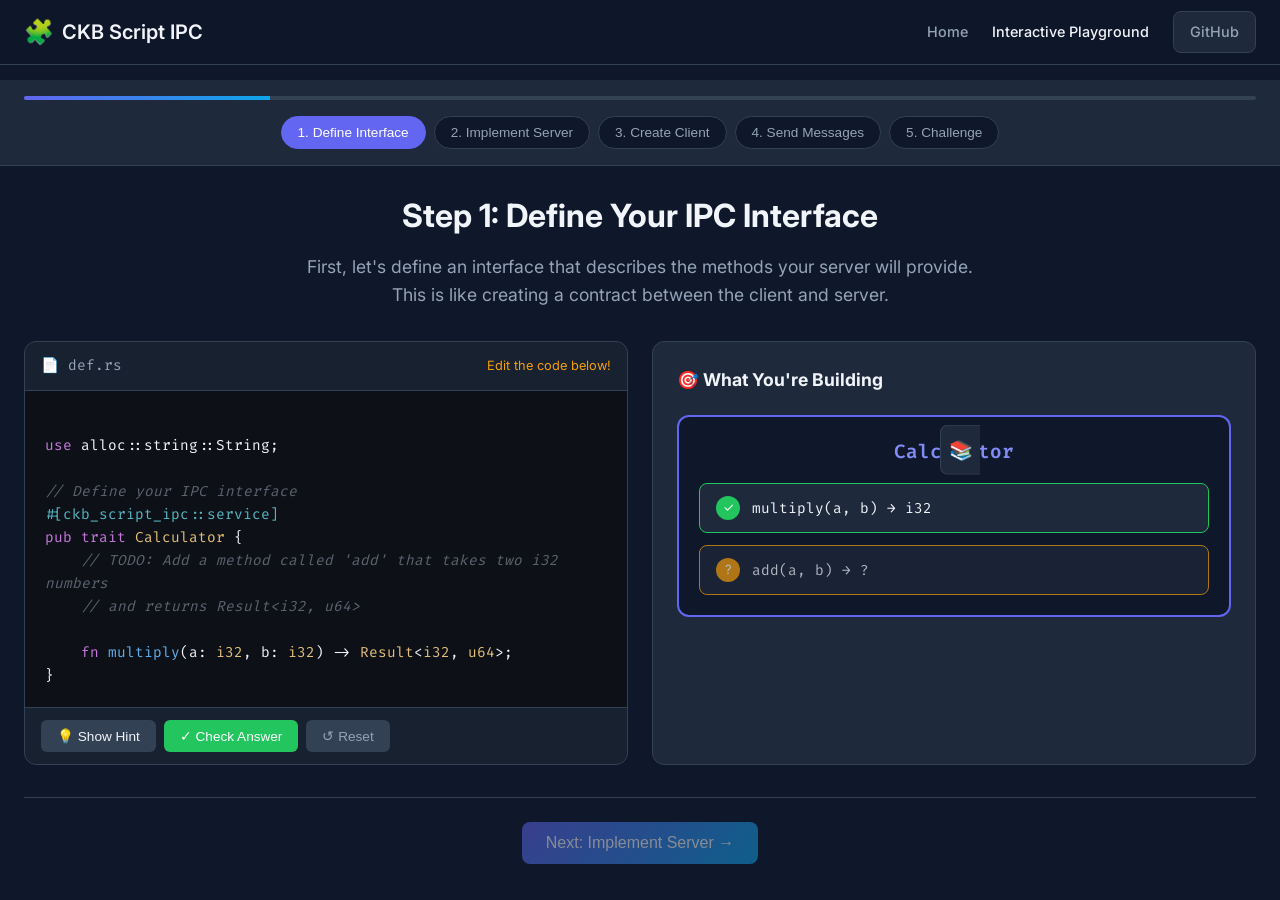
==== docs/playground.html @ fdfb90b2 "Add interactive hands-on tutorial playground for CKB Script IPC Co-authored-by: gpBlockchain <321021" ====
<!DOCTYPE html>
<html lang="en">
<head>
    <meta charset="UTF-8">
    <meta name="viewport" content="width=device-width, initial-scale=1.0">
    <title>CKB Script IPC - Interactive Playground</title>
    <link rel="stylesheet" href="playground.css">
    <link rel="preconnect" href="https://fonts.googleapis.com">
    <link rel="preconnect" href="https://fonts.gstatic.com" crossorigin>
    <link href="https://fonts.googleapis.com/css2?family=Inter:wght@300;400;500;600;700&family=Fira+Code:wght@400;500&display=swap" rel="stylesheet">
</head>
<body>
    <!-- Navigation -->
    <nav class="navbar">
        <div class="nav-container">
            <a href="index.html" class="logo">
                <span class="logo-icon">🧩</span>
                CKB Script IPC
            </a>
            <div class="nav-links">
                <a href="index.html">Home</a>
                <a href="playground.html" class="active">Interactive Playground</a>
                <a href="https://github.com/gpBlockchain/ckb-script-ipc" target="_blank" class="btn-github">
                    GitHub
                </a>
            </div>
        </div>
    </nav>

    <!-- Main Content -->
    <main class="playground-main">
        <!-- Tutorial Progress -->
        <div class="tutorial-progress">
            <div class="progress-bar">
                <div class="progress-fill" id="progressFill"></div>
            </div>
            <div class="progress-steps">
                <button class="step-btn active" data-step="1">1. Define Interface</button>
                <button class="step-btn" data-step="2">2. Implement Server</button>
                <button class="step-btn" data-step="3">3. Create Client</button>
                <button class="step-btn" data-step="4">4. Send Messages</button>
                <button class="step-btn" data-step="5">5. Challenge</button>
            </div>
        </div>

        <!-- Tutorial Content -->
        <div class="tutorial-container">
            <!-- Step 1: Define Interface -->
            <section class="tutorial-step active" id="step1">
                <div class="step-header">
                    <h2>Step 1: Define Your IPC Interface</h2>
                    <p class="step-description">
                        First, let's define an interface that describes the methods your server will provide. 
                        This is like creating a contract between the client and server.
                    </p>
                </div>

                <div class="playground-layout">
                    <div class="code-editor-section">
                        <div class="editor-header">
                            <span class="file-name">📄 def.rs</span>
                            <span class="editor-hint">Edit the code below!</span>
                        </div>
                        <div class="code-editor" contenteditable="true" id="editor1" spellcheck="false">
<span class="keyword">use</span> alloc::string::String;

<span class="comment">// Define your IPC interface</span>
<span class="attribute">#[ckb_script_ipc::service]</span>
<span class="keyword">pub trait</span> <span class="type">Calculator</span> {
    <span class="comment">// TODO: Add a method called 'add' that takes two i32 numbers</span>
    <span class="comment">// and returns Result&lt;i32, u64&gt;</span>
    
    <span class="keyword">fn</span> <span class="function">multiply</span>(a: <span class="type">i32</span>, b: <span class="type">i32</span>) -> <span class="type">Result</span>&lt;<span class="type">i32</span>, <span class="type">u64</span>&gt;;
}</div>
                        <div class="editor-actions">
                            <button class="btn-hint" onclick="showHint(1)">💡 Show Hint</button>
                            <button class="btn-check" onclick="checkStep1()">✓ Check Answer</button>
                            <button class="btn-reset" onclick="resetEditor(1)">↺ Reset</button>
                        </div>
                    </div>

                    <div class="visualization-section">
                        <h3>🎯 What You're Building</h3>
                        <div class="interface-preview">
                            <div class="trait-box">
                                <div class="trait-name">Calculator</div>
                                <div class="methods-list" id="methodsList1">
                                    <div class="method-item detected">
                                        <span class="method-icon">✓</span>
                                        <code>multiply(a, b) → i32</code>
                                    </div>
                                    <div class="method-item missing" id="addMethodStatus">
                                        <span class="method-icon">?</span>
                                        <code>add(a, b) → ?</code>
                                    </div>
                                </div>
                            </div>
                        </div>
                        <div class="hint-box hidden" id="hint1">
                            <strong>💡 Hint:</strong> Add this line inside the trait:
                            <code>fn add(a: i32, b: i32) -> Result&lt;i32, u64&gt;;</code>
                        </div>
                        <div class="success-box hidden" id="success1">
                            <strong>🎉 Great job!</strong> You've defined the interface. The proc-macro will automatically generate:
                            <ul>
                                <li>✓ CalculatorClient - for making calls</li>
                                <li>✓ CalculatorServer - for handling requests</li>
                            </ul>
                        </div>
                    </div>
                </div>

                <div class="step-navigation">
                    <button class="btn-next" onclick="nextStep(2)" disabled id="next1">
                        Next: Implement Server →
                    </button>
                </div>
            </section>

            <!-- Step 2: Implement Server -->
            <section class="tutorial-step" id="step2">
                <div class="step-header">
                    <h2>Step 2: Implement the Server</h2>
                    <p class="step-description">
                        Now let's implement the actual logic for our Calculator service. 
                        The server will process incoming requests and return results.
                    </p>
                </div>

                <div class="playground-layout">
                    <div class="code-editor-section">
                        <div class="editor-header">
                            <span class="file-name">📄 server.rs</span>
                            <span class="editor-hint">Complete the implementation!</span>
                        </div>
                        <div class="code-editor" contenteditable="true" id="editor2" spellcheck="false">
<span class="keyword">struct</span> <span class="type">CalculatorServer</span>;

<span class="keyword">impl</span> <span class="type">Calculator</span> <span class="keyword">for</span> <span class="type">CalculatorServer</span> {
    <span class="keyword">fn</span> <span class="function">add</span>(&amp;<span class="keyword">mut</span> <span class="keyword">self</span>, a: <span class="type">i32</span>, b: <span class="type">i32</span>) -> <span class="type">Result</span>&lt;<span class="type">i32</span>, <span class="type">u64</span>&gt; {
        <span class="comment">// TODO: Return Ok with a + b</span>
        
    }

    <span class="keyword">fn</span> <span class="function">multiply</span>(&amp;<span class="keyword">mut</span> <span class="keyword">self</span>, a: <span class="type">i32</span>, b: <span class="type">i32</span>) -> <span class="type">Result</span>&lt;<span class="type">i32</span>, <span class="type">u64</span>&gt; {
        <span class="type">Ok</span>(a * b)
    }
}

<span class="comment">// Start the server</span>
run_server(CalculatorServer.server())</div>
                        <div class="editor-actions">
                            <button class="btn-hint" onclick="showHint(2)">💡 Show Hint</button>
                            <button class="btn-check" onclick="checkStep2()">✓ Check Answer</button>
                            <button class="btn-reset" onclick="resetEditor(2)">↺ Reset</button>
                        </div>
                    </div>

                    <div class="visualization-section">
                        <h3>🖥️ Server Status</h3>
                        <div class="server-viz">
                            <div class="server-box" id="serverBox">
                                <div class="server-icon">🖥️</div>
                                <div class="server-status">Waiting for implementation...</div>
                                <div class="server-methods">
                                    <div class="method-status" id="addImpl">
                                        <span class="status-dot pending"></span>
                                        add() - Not implemented
                                    </div>
                                    <div class="method-status">
                                        <span class="status-dot ready"></span>
                                        multiply() - Ready
                                    </div>
                                </div>
                            </div>
                        </div>
                        <div class="hint-box hidden" id="hint2">
                            <strong>💡 Hint:</strong> Replace the TODO comment with:
                            <code>Ok(a + b)</code>
                        </div>
                        <div class="success-box hidden" id="success2">
                            <strong>🎉 Server Ready!</strong> Your Calculator server is now fully implemented and ready to receive requests.
                        </div>
                    </div>
                </div>

                <div class="step-navigation">
                    <button class="btn-prev" onclick="prevStep(1)">← Back</button>
                    <button class="btn-next" onclick="nextStep(3)" disabled id="next2">
                        Next: Create Client →
                    </button>
                </div>
            </section>

            <!-- Step 3: Create Client -->
            <section class="tutorial-step" id="step3">
                <div class="step-header">
                    <h2>Step 3: Create the Client</h2>
                    <p class="step-description">
                        Now let's create a client that can connect to our Calculator server and make IPC calls.
                    </p>
                </div>

                <div class="playground-layout">
                    <div class="code-editor-section">
                        <div class="editor-header">
                            <span class="file-name">📄 client.rs</span>
                            <span class="editor-hint">Complete the client code!</span>
                        </div>
                        <div class="code-editor" contenteditable="true" id="editor3" spellcheck="false">
<span class="comment">// Spawn the server process</span>
<span class="keyword">let</span> (read_pipe, write_pipe) = spawn_server(
    <span class="number">0</span>,
    Source::CellDep,
    &amp;[CString::new(<span class="string">"calculator"</span>).unwrap().as_ref()],
)?;

<span class="comment">// Create the client</span>
<span class="keyword">let mut</span> client = CalculatorClient::new(read_pipe, write_pipe);

<span class="comment">// TODO: Call the add method with arguments 5 and 3</span>
<span class="keyword">let</span> result = <span class="comment">/* your code here */</span>;

println!(<span class="string">"Result: {:?}"</span>, result);</div>
                        <div class="editor-actions">
                            <button class="btn-hint" onclick="showHint(3)">💡 Show Hint</button>
                            <button class="btn-check" onclick="checkStep3()">✓ Check Answer</button>
                            <button class="btn-reset" onclick="resetEditor(3)">↺ Reset</button>
                        </div>
                    </div>

                    <div class="visualization-section">
                        <h3>🔗 Connection Status</h3>
                        <div class="connection-viz">
                            <div class="client-box">
                                <div class="box-icon">📱</div>
                                <div class="box-label">Client</div>
                            </div>
                            <div class="pipe-connection" id="pipeConnection">
                                <div class="pipe read-pipe">
                                    <span>read_pipe</span>
                                    <div class="pipe-flow"></div>
                                </div>
                                <div class="pipe write-pipe">
                                    <span>write_pipe</span>
                                    <div class="pipe-flow reverse"></div>
                                </div>
                            </div>
                            <div class="server-box-small">
                                <div class="box-icon">🖥️</div>
                                <div class="box-label">Server</div>
                            </div>
                        </div>
                        <div class="hint-box hidden" id="hint3">
                            <strong>💡 Hint:</strong> Call the add method like this:
                            <code>client.add(5, 3)</code>
                        </div>
                        <div class="success-box hidden" id="success3">
                            <strong>🎉 Client Connected!</strong> You've successfully set up the client. Now you're ready to send messages!
                        </div>
                    </div>
                </div>

                <div class="step-navigation">
                    <button class="btn-prev" onclick="prevStep(2)">← Back</button>
                    <button class="btn-next" onclick="nextStep(4)" disabled id="next3">
                        Next: Send Messages →
                    </button>
                </div>
            </section>

            <!-- Step 4: Interactive Message Simulator -->
            <section class="tutorial-step" id="step4">
                <div class="step-header">
                    <h2>Step 4: Send IPC Messages</h2>
                    <p class="step-description">
                        Now let's see the IPC in action! Enter values and watch how messages flow between client and server.
                    </p>
                </div>

                <div class="playground-layout full-width">
                    <div class="ipc-simulator">
                        <div class="simulator-controls">
                            <h3>🎮 IPC Simulator</h3>
                            <div class="method-selector">
                                <label>Select Method:</label>
                                <select id="methodSelect">
                                    <option value="add">add(a, b)</option>
                                    <option value="multiply">multiply(a, b)</option>
                                </select>
                            </div>
                            <div class="input-fields">
                                <div class="input-group">
                                    <label>a =</label>
                                    <input type="number" id="inputA" value="5" min="-999" max="999">
                                </div>
                                <div class="input-group">
                                    <label>b =</label>
                                    <input type="number" id="inputB" value="3" min="-999" max="999">
                                </div>
                            </div>
                            <button class="btn-send" onclick="sendIPCMessage()">
                                📤 Send Request
                            </button>
                        </div>

                        <div class="ipc-visualization">
                            <div class="ipc-client">
                                <div class="component-header">
                                    <span class="component-icon">📱</span>
                                    <span>Client</span>
                                </div>
                                <div class="component-body">
                                    <div class="code-display" id="clientCode">
                                        <span class="comment">// Ready to send...</span>
                                    </div>
                                </div>
                            </div>

                            <div class="ipc-channel">
                                <div class="channel-label">IPC Channel</div>
                                <div class="message-container">
                                    <div class="request-lane">
                                        <span class="lane-label">Request →</span>
                                        <div class="message-packet" id="requestPacket">
                                            <div class="packet-content"></div>
                                        </div>
                                    </div>
                                    <div class="response-lane">
                                        <span class="lane-label">← Response</span>
                                        <div class="message-packet" id="responsePacket">
                                            <div class="packet-content"></div>
                                        </div>
                                    </div>
                                </div>
                            </div>

                            <div class="ipc-server">
                                <div class="component-header">
                                    <span class="component-icon">🖥️</span>
                                    <span>Server</span>
                                </div>
                                <div class="component-body">
                                    <div class="code-display" id="serverCode">
                                        <span class="comment">// Waiting for request...</span>
                                    </div>
                                </div>
                            </div>
                        </div>

                        <div class="packet-inspector">
                            <h4>📦 Packet Inspector</h4>
                            <div class="packet-details">
                                <div class="packet-section">
                                    <h5>Request Packet</h5>
                                    <div class="packet-fields" id="requestFields">
                                        <div class="field"><span class="field-name">version:</span> <span class="field-value">-</span></div>
                                        <div class="field"><span class="field-name">method_id:</span> <span class="field-value">-</span></div>
                                        <div class="field"><span class="field-name">length:</span> <span class="field-value">-</span></div>
                                        <div class="field"><span class="field-name">payload:</span> <span class="field-value">-</span></div>
                                    </div>
                                </div>
                                <div class="packet-section">
                                    <h5>Response Packet</h5>
                                    <div class="packet-fields" id="responseFields">
                                        <div class="field"><span class="field-name">version:</span> <span class="field-value">-</span></div>
                                        <div class="field"><span class="field-name">error_code:</span> <span class="field-value">-</span></div>
                                        <div class="field"><span class="field-name">length:</span> <span class="field-value">-</span></div>
                                        <div class="field"><span class="field-name">payload:</span> <span class="field-value">-</span></div>
                                    </div>
                                </div>
                            </div>
                        </div>

                        <div class="result-display" id="resultDisplay">
                            <h4>📊 Result</h4>
                            <div class="result-value" id="resultValue">
                                Press "Send Request" to execute an IPC call
                            </div>
                        </div>
                    </div>
                </div>

                <div class="step-navigation">
                    <button class="btn-prev" onclick="prevStep(3)">← Back</button>
                    <button class="btn-next" onclick="nextStep(5)" id="next4">
                        Next: Challenge →
                    </button>
                </div>
            </section>

            <!-- Step 5: Challenge -->
            <section class="tutorial-step" id="step5">
                <div class="step-header">
                    <h2>🏆 Final Challenge</h2>
                    <p class="step-description">
                        Time to test your knowledge! Complete this challenge to prove you understand CKB Script IPC.
                    </p>
                </div>

                <div class="playground-layout">
                    <div class="challenge-section">
                        <div class="challenge-card">
                            <h3>🎯 Challenge: Build a Greeting Service</h3>
                            <p>Create an IPC service that:</p>
                            <ol>
                                <li>Has a method called <code>greet</code> that takes a <code>String</code> name</li>
                                <li>Returns <code>Result&lt;String, u64&gt;</code></li>
                                <li>Returns "Hello, {name}!" when successful</li>
                            </ol>
                        </div>

                        <div class="editor-header">
                            <span class="file-name">📄 greeting_service.rs</span>
                        </div>
                        <div class="code-editor large" contenteditable="true" id="editor5" spellcheck="false">
<span class="comment">// Define the interface</span>
<span class="attribute">#[ckb_script_ipc::service]</span>
<span class="keyword">pub trait</span> <span class="type">Greeter</span> {
    <span class="comment">// TODO: Add greet method</span>
    
}

<span class="comment">// Implement the server</span>
<span class="keyword">struct</span> <span class="type">GreeterServer</span>;

<span class="keyword">impl</span> <span class="type">Greeter</span> <span class="keyword">for</span> <span class="type">GreeterServer</span> {
    <span class="comment">// TODO: Implement greet method</span>
    
}

<span class="comment">// Client code</span>
<span class="keyword">let mut</span> client = GreeterClient::new(read_pipe, write_pipe);
<span class="keyword">let</span> result = <span class="comment">/* TODO: Call greet with "World" */</span>;
<span class="comment">// Should print: "Hello, World!"</span></div>
                        <div class="editor-actions">
                            <button class="btn-hint" onclick="showHint(5)">💡 Show Hint</button>
                            <button class="btn-check" onclick="checkChallenge()">🏆 Submit Challenge</button>
                            <button class="btn-reset" onclick="resetEditor(5)">↺ Reset</button>
                        </div>

                        <div class="hint-box hidden" id="hint5">
                            <strong>💡 Hints:</strong>
                            <ul>
                                <li>Interface: <code>fn greet(name: String) -> Result&lt;String, u64&gt;;</code></li>
                                <li>Implementation: <code>Ok(format!("Hello, {}!", name))</code></li>
                                <li>Client call: <code>client.greet("World".into())</code></li>
                            </ul>
                        </div>
                    </div>

                    <div class="challenge-result-section">
                        <div class="challenge-test" id="challengeTest">
                            <h3>🧪 Test Your Solution</h3>
                            <div class="test-runner">
                                <div class="test-case" id="test1">
                                    <span class="test-icon">⏳</span>
                                    <span class="test-name">Interface defines greet method</span>
                                </div>
                                <div class="test-case" id="test2">
                                    <span class="test-icon">⏳</span>
                                    <span class="test-name">Server implements greet</span>
                                </div>
                                <div class="test-case" id="test3">
                                    <span class="test-icon">⏳</span>
                                    <span class="test-name">Client calls greet correctly</span>
                                </div>
                            </div>
                        </div>

                        <div class="completion-badge hidden" id="completionBadge">
                            <div class="badge">
                                <span class="badge-icon">🏆</span>
                                <span class="badge-text">CKB Script IPC Master</span>
                            </div>
                            <p>Congratulations! You've completed the interactive tutorial and now understand how to use CKB Script IPC!</p>
                            <div class="next-steps">
                                <h4>Next Steps:</h4>
                                <ul>
                                    <li>📖 <a href="https://github.com/gpBlockchain/ckb-script-ipc" target="_blank">Explore the full documentation</a></li>
                                    <li>💻 <a href="https://github.com/gpBlockchain/ckb-script-ipc/tree/main/contracts/ckb-script-ipc-demo" target="_blank">Check out the demo project</a></li>
                                    <li>🔐 <a href="https://github.com/gpBlockchain/ckb-script-ipc/tree/main/contracts/ckb-crypto-service" target="_blank">See the crypto service example</a></li>
                                </ul>
                            </div>
                        </div>
                    </div>
                </div>

                <div class="step-navigation">
                    <button class="btn-prev" onclick="prevStep(4)">← Back</button>
                    <button class="btn-restart" onclick="restartTutorial()">🔄 Restart Tutorial</button>
                </div>
            </section>
        </div>
    </main>

    <!-- Quick Reference Panel -->
    <aside class="quick-reference" id="quickReference">
        <button class="toggle-reference" onclick="toggleReference()">📚</button>
        <div class="reference-content">
            <h3>Quick Reference</h3>
            <div class="reference-section">
                <h4>Define Interface</h4>
                <pre><code>#[ckb_script_ipc::service]
pub trait MyService {
    fn method(arg: Type) -> Result&lt;T, u64&gt;;
}</code></pre>
            </div>
            <div class="reference-section">
                <h4>Implement Server</h4>
                <pre><code>impl MyService for MyServer {
    fn method(&mut self, arg: Type) -> Result&lt;T, u64&gt; {
        Ok(result)
    }
}
run_server(server.server())</code></pre>
            </div>
            <div class="reference-section">
                <h4>Create Client</h4>
                <pre><code>let (r, w) = spawn_server(...)?;
let mut client = MyServiceClient::new(r, w);
let result = client.method(arg)?;</code></pre>
            </div>
        </div>
    </aside>

    <script src="playground.js"></script>
</body>
</html>
---- docs/playground.css ----
/* CSS Variables */
:root {
    --primary-color: #6366f1;
    --primary-dark: #4f46e5;
    --primary-light: #818cf8;
    --secondary-color: #0ea5e9;
    --accent-color: #22c55e;
    --warning-color: #f59e0b;
    --error-color: #ef4444;
    --background-color: #0f172a;
    --surface-color: #1e293b;
    --surface-light: #334155;
    --text-color: #f1f5f9;
    --text-muted: #94a3b8;
    --border-color: #334155;
    --code-bg: #0d1117;
    --success-bg: rgba(34, 197, 94, 0.1);
    --success-border: #22c55e;
}

/* Reset & Base */
*, *::before, *::after {
    box-sizing: border-box;
    margin: 0;
    padding: 0;
}

html {
    scroll-behavior: smooth;
}

body {
    font-family: 'Inter', -apple-system, BlinkMacSystemFont, 'Segoe UI', Roboto, sans-serif;
    background-color: var(--background-color);
    color: var(--text-color);
    line-height: 1.6;
    min-height: 100vh;
}

/* Navigation */
.navbar {
    position: fixed;
    top: 0;
    left: 0;
    right: 0;
    z-index: 1000;
    background: rgba(15, 23, 42, 0.95);
    backdrop-filter: blur(10px);
    border-bottom: 1px solid var(--border-color);
}

.nav-container {
    max-width: 1400px;
    margin: 0 auto;
    padding: 0 24px;
    display: flex;
    align-items: center;
    justify-content: space-between;
    height: 64px;
}

.logo {
    display: flex;
    align-items: center;
    gap: 8px;
    font-weight: 600;
    font-size: 1.25rem;
    color: var(--text-color);
    text-decoration: none;
}

.logo-icon {
    font-size: 1.5rem;
}

.nav-links {
    display: flex;
    align-items: center;
    gap: 24px;
}

.nav-links a {
    color: var(--text-muted);
    text-decoration: none;
    font-size: 0.9rem;
    font-weight: 500;
    transition: color 0.2s;
}

.nav-links a:hover,
.nav-links a.active {
    color: var(--text-color);
}

.btn-github {
    background: var(--surface-color);
    padding: 8px 16px;
    border-radius: 8px;
    border: 1px solid var(--border-color);
}

/* Main Content */
.playground-main {
    padding-top: 80px;
    min-height: 100vh;
}

/* Tutorial Progress */
.tutorial-progress {
    background: var(--surface-color);
    padding: 16px 24px;
    border-bottom: 1px solid var(--border-color);
    position: sticky;
    top: 64px;
    z-index: 100;
}

.progress-bar {
    height: 4px;
    background: var(--surface-light);
    border-radius: 2px;
    margin-bottom: 16px;
    overflow: hidden;
}

.progress-fill {
    height: 100%;
    background: linear-gradient(90deg, var(--primary-color), var(--secondary-color));
    width: 20%;
    transition: width 0.5s ease;
}

.progress-steps {
    display: flex;
    justify-content: center;
    gap: 8px;
    flex-wrap: wrap;
}

.step-btn {
    background: var(--background-color);
    border: 1px solid var(--border-color);
    color: var(--text-muted);
    padding: 8px 16px;
    border-radius: 20px;
    font-size: 0.85rem;
    cursor: pointer;
    transition: all 0.2s;
}

.step-btn:hover {
    border-color: var(--primary-light);
}

.step-btn.active {
    background: var(--primary-color);
    border-color: var(--primary-color);
    color: white;
}

.step-btn.completed {
    background: var(--accent-color);
    border-color: var(--accent-color);
    color: white;
}

/* Tutorial Container */
.tutorial-container {
    max-width: 1400px;
    margin: 0 auto;
    padding: 24px;
}

.tutorial-step {
    display: none;
}

.tutorial-step.active {
    display: block;
    animation: fadeIn 0.3s ease;
}

@keyframes fadeIn {
    from { opacity: 0; transform: translateY(10px); }
    to { opacity: 1; transform: translateY(0); }
}

.step-header {
    text-align: center;
    margin-bottom: 32px;
}

.step-header h2 {
    font-size: 2rem;
    margin-bottom: 12px;
}

.step-description {
    color: var(--text-muted);
    font-size: 1.1rem;
    max-width: 700px;
    margin: 0 auto;
}

/* Playground Layout */
.playground-layout {
    display: grid;
    grid-template-columns: 1fr 1fr;
    gap: 24px;
}

.playground-layout.full-width {
    grid-template-columns: 1fr;
}

/* Code Editor */
.code-editor-section {
    background: var(--surface-color);
    border: 1px solid var(--border-color);
    border-radius: 12px;
    overflow: hidden;
}

.editor-header {
    display: flex;
    justify-content: space-between;
    align-items: center;
    padding: 12px 16px;
    background: rgba(0, 0, 0, 0.2);
    border-bottom: 1px solid var(--border-color);
}

.file-name {
    font-family: 'Fira Code', monospace;
    font-size: 0.9rem;
    color: var(--text-muted);
}

.editor-hint {
    font-size: 0.8rem;
    color: var(--warning-color);
}

.code-editor {
    padding: 20px;
    min-height: 300px;
    font-family: 'Fira Code', monospace;
    font-size: 0.9rem;
    line-height: 1.6;
    background: var(--code-bg);
    color: var(--text-color);
    white-space: pre-wrap;
    outline: none;
    overflow-x: auto;
}

.code-editor.large {
    min-height: 400px;
}

.code-editor:focus {
    box-shadow: inset 0 0 0 2px var(--primary-color);
}

.editor-actions {
    display: flex;
    gap: 8px;
    padding: 12px 16px;
    background: rgba(0, 0, 0, 0.2);
    border-top: 1px solid var(--border-color);
}

.editor-actions button {
    padding: 8px 16px;
    border-radius: 6px;
    font-size: 0.85rem;
    cursor: pointer;
    transition: all 0.2s;
    border: none;
}

.btn-hint {
    background: var(--surface-light);
    color: var(--text-color);
}

.btn-hint:hover {
    background: var(--warning-color);
    color: white;
}

.btn-check {
    background: var(--accent-color);
    color: white;
}

.btn-check:hover {
    background: #16a34a;
}

.btn-reset {
    background: var(--surface-light);
    color: var(--text-muted);
}

.btn-reset:hover {
    background: var(--error-color);
    color: white;
}

/* Syntax Highlighting */
.keyword { color: #c678dd; }
.type { color: #e5c07b; }
.function { color: #61afef; }
.string { color: #98c379; }
.number { color: #d19a66; }
.comment { color: #5c6370; font-style: italic; }
.attribute { color: #56b6c2; }

/* Visualization Section */
.visualization-section {
    background: var(--surface-color);
    border: 1px solid var(--border-color);
    border-radius: 12px;
    padding: 24px;
}

.visualization-section h3 {
    margin-bottom: 20px;
    font-size: 1.1rem;
}

/* Interface Preview */
.interface-preview {
    margin-bottom: 20px;
}

.trait-box {
    background: var(--background-color);
    border: 2px solid var(--primary-color);
    border-radius: 12px;
    padding: 20px;
}

.trait-name {
    font-family: 'Fira Code', monospace;
    font-size: 1.2rem;
    font-weight: 600;
    color: var(--primary-light);
    margin-bottom: 16px;
    text-align: center;
}

.methods-list {
    display: flex;
    flex-direction: column;
    gap: 12px;
}

.method-item {
    display: flex;
    align-items: center;
    gap: 12px;
    padding: 12px 16px;
    background: var(--surface-color);
    border-radius: 8px;
    border: 1px solid var(--border-color);
}

.method-item.detected {
    border-color: var(--accent-color);
}

.method-item.missing {
    border-color: var(--warning-color);
    opacity: 0.7;
}

.method-icon {
    width: 24px;
    height: 24px;
    display: flex;
    align-items: center;
    justify-content: center;
    border-radius: 50%;
    font-size: 0.8rem;
}

.method-item.detected .method-icon {
    background: var(--accent-color);
    color: white;
}

.method-item.missing .method-icon {
    background: var(--warning-color);
    color: white;
}

.method-item code {
    font-family: 'Fira Code', monospace;
    font-size: 0.9rem;
}

/* Server Visualization */
.server-viz {
    margin-bottom: 20px;
}

.server-box {
    background: var(--background-color);
    border: 2px solid var(--border-color);
    border-radius: 12px;
    padding: 24px;
    text-align: center;
}

.server-box.ready {
    border-color: var(--accent-color);
}

.server-icon {
    font-size: 3rem;
    margin-bottom: 12px;
}

.server-status {
    color: var(--text-muted);
    margin-bottom: 16px;
}

.server-methods {
    display: flex;
    flex-direction: column;
    gap: 8px;
}

.method-status {
    display: flex;
    align-items: center;
    gap: 8px;
    padding: 8px 12px;
    background: var(--surface-color);
    border-radius: 6px;
    font-size: 0.9rem;
}

.status-dot {
    width: 10px;
    height: 10px;
    border-radius: 50%;
}

.status-dot.ready {
    background: var(--accent-color);
}

.status-dot.pending {
    background: var(--warning-color);
}

/* Connection Visualization */
.connection-viz {
    display: flex;
    align-items: center;
    justify-content: center;
    gap: 20px;
    padding: 20px;
    background: var(--background-color);
    border-radius: 12px;
    margin-bottom: 20px;
}

.client-box, .server-box-small {
    width: 100px;
    padding: 16px;
    background: var(--surface-color);
    border: 2px solid var(--primary-color);
    border-radius: 12px;
    text-align: center;
}

.box-icon {
    font-size: 2rem;
    margin-bottom: 8px;
}

.box-label {
    font-size: 0.85rem;
    font-weight: 500;
}

.pipe-connection {
    display: flex;
    flex-direction: column;
    gap: 8px;
}

.pipe {
    display: flex;
    align-items: center;
    gap: 8px;
    padding: 8px 16px;
    background: var(--surface-color);
    border-radius: 20px;
    font-size: 0.75rem;
    color: var(--text-muted);
}

.pipe-flow {
    width: 40px;
    height: 3px;
    background: var(--primary-color);
    border-radius: 2px;
    position: relative;
    overflow: hidden;
}

.pipe-flow::after {
    content: '';
    position: absolute;
    width: 10px;
    height: 100%;
    background: white;
    animation: flow 1s linear infinite;
}

.pipe-flow.reverse::after {
    animation: flowReverse 1s linear infinite;
}

@keyframes flow {
    from { left: -10px; }
    to { left: 100%; }
}

@keyframes flowReverse {
    from { left: 100%; }
    to { left: -10px; }
}

/* Hint & Success Boxes */
.hint-box, .success-box {
    padding: 16px;
    border-radius: 8px;
    margin-top: 16px;
}

.hint-box {
    background: rgba(245, 158, 11, 0.1);
    border: 1px solid var(--warning-color);
}

.hint-box code {
    display: block;
    margin-top: 8px;
    padding: 8px;
    background: var(--code-bg);
    border-radius: 4px;
    font-family: 'Fira Code', monospace;
    font-size: 0.85rem;
}

.success-box {
    background: var(--success-bg);
    border: 1px solid var(--success-border);
}

.success-box ul {
    margin-top: 12px;
    margin-left: 20px;
}

.success-box li {
    margin: 4px 0;
    color: var(--text-muted);
}

.hidden {
    display: none !important;
}

/* Step Navigation */
.step-navigation {
    display: flex;
    justify-content: center;
    gap: 16px;
    margin-top: 32px;
    padding-top: 24px;
    border-top: 1px solid var(--border-color);
}

.btn-prev, .btn-next, .btn-restart {
    padding: 12px 24px;
    border-radius: 8px;
    font-size: 1rem;
    font-weight: 500;
    cursor: pointer;
    transition: all 0.2s;
    border: none;
}

.btn-prev {
    background: var(--surface-color);
    color: var(--text-color);
    border: 1px solid var(--border-color);
}

.btn-prev:hover {
    background: var(--surface-light);
}

.btn-next {
    background: linear-gradient(135deg, var(--primary-color), var(--secondary-color));
    color: white;
}

.btn-next:hover:not(:disabled) {
    transform: translateY(-2px);
    box-shadow: 0 4px 12px rgba(99, 102, 241, 0.3);
}

.btn-next:disabled {
    opacity: 0.5;
    cursor: not-allowed;
}

.btn-restart {
    background: var(--surface-color);
    color: var(--text-color);
    border: 1px solid var(--border-color);
}

/* IPC Simulator */
.ipc-simulator {
    background: var(--surface-color);
    border: 1px solid var(--border-color);
    border-radius: 12px;
    padding: 24px;
}

.simulator-controls {
    display: flex;
    align-items: center;
    gap: 24px;
    margin-bottom: 24px;
    flex-wrap: wrap;
}

.simulator-controls h3 {
    margin: 0;
}

.method-selector {
    display: flex;
    align-items: center;
    gap: 8px;
}

.method-selector select {
    padding: 8px 12px;
    background: var(--background-color);
    border: 1px solid var(--border-color);
    border-radius: 6px;
    color: var(--text-color);
    font-family: 'Fira Code', monospace;
}

.input-fields {
    display: flex;
    gap: 16px;
}

.input-group {
    display: flex;
    align-items: center;
    gap: 8px;
}

.input-group label {
    color: var(--text-muted);
    font-family: 'Fira Code', monospace;
}

.input-group input {
    width: 80px;
    padding: 8px 12px;
    background: var(--background-color);
    border: 1px solid var(--border-color);
    border-radius: 6px;
    color: var(--text-color);
    font-family: 'Fira Code', monospace;
    text-align: center;
}

.btn-send {
    padding: 10px 20px;
    background: linear-gradient(135deg, var(--primary-color), var(--secondary-color));
    border: none;
    border-radius: 8px;
    color: white;
    font-weight: 500;
    cursor: pointer;
    transition: all 0.2s;
}

.btn-send:hover {
    transform: translateY(-2px);
    box-shadow: 0 4px 12px rgba(99, 102, 241, 0.3);
}

/* IPC Visualization */
.ipc-visualization {
    display: grid;
    grid-template-columns: 1fr 2fr 1fr;
    gap: 20px;
    margin-bottom: 24px;
    align-items: stretch;
}

.ipc-client, .ipc-server {
    background: var(--background-color);
    border: 2px solid var(--border-color);
    border-radius: 12px;
    overflow: hidden;
}

.ipc-client {
    border-color: var(--secondary-color);
}

.ipc-server {
    border-color: var(--primary-color);
}

.component-header {
    display: flex;
    align-items: center;
    gap: 8px;
    padding: 12px 16px;
    background: rgba(0, 0, 0, 0.2);
    font-weight: 500;
}

.component-icon {
    font-size: 1.2rem;
}

.component-body {
    padding: 16px;
}

.code-display {
    font-family: 'Fira Code', monospace;
    font-size: 0.85rem;
    white-space: pre-wrap;
    min-height: 100px;
}

/* IPC Channel */
.ipc-channel {
    display: flex;
    flex-direction: column;
    justify-content: center;
}

.channel-label {
    text-align: center;
    font-size: 0.85rem;
    color: var(--text-muted);
    margin-bottom: 12px;
}

.message-container {
    display: flex;
    flex-direction: column;
    gap: 16px;
}

.request-lane, .response-lane {
    display: flex;
    align-items: center;
    gap: 12px;
    padding: 12px;
    background: var(--background-color);
    border-radius: 8px;
    position: relative;
    overflow: hidden;
}

.lane-label {
    font-size: 0.75rem;
    color: var(--text-muted);
    white-space: nowrap;
}

.message-packet {
    flex: 1;
    height: 40px;
    background: var(--surface-light);
    border-radius: 6px;
    display: flex;
    align-items: center;
    justify-content: center;
    position: relative;
    overflow: hidden;
}

.message-packet.sending {
    animation: sendPacket 1s ease-out;
}

.message-packet.receiving {
    animation: receivePacket 1s ease-out;
}

@keyframes sendPacket {
    0% {
        background: var(--primary-color);
        transform: translateX(-100%);
    }
    50% {
        transform: translateX(0);
    }
    100% {
        background: var(--surface-light);
        transform: translateX(100%);
    }
}

@keyframes receivePacket {
    0% {
        background: var(--accent-color);
        transform: translateX(100%);
    }
    50% {
        transform: translateX(0);
    }
    100% {
        background: var(--surface-light);
        transform: translateX(-100%);
    }
}

.packet-content {
    font-family: 'Fira Code', monospace;
    font-size: 0.75rem;
    padding: 4px 8px;
    white-space: nowrap;
}

/* Packet Inspector */
.packet-inspector {
    background: var(--background-color);
    border-radius: 12px;
    padding: 20px;
    margin-bottom: 24px;
}

.packet-inspector h4 {
    margin-bottom: 16px;
}

.packet-details {
    display: grid;
    grid-template-columns: 1fr 1fr;
    gap: 20px;
}

.packet-section h5 {
    margin-bottom: 12px;
    color: var(--text-muted);
    font-size: 0.9rem;
}

.packet-fields {
    display: flex;
    flex-direction: column;
    gap: 8px;
}

.field {
    display: flex;
    justify-content: space-between;
    padding: 8px 12px;
    background: var(--surface-color);
    border-radius: 6px;
    font-family: 'Fira Code', monospace;
    font-size: 0.85rem;
}

.field-name {
    color: var(--text-muted);
}

.field-value {
    color: var(--primary-light);
}

/* Result Display */
.result-display {
    background: var(--background-color);
    border-radius: 12px;
    padding: 20px;
    text-align: center;
}

.result-display h4 {
    margin-bottom: 12px;
}

.result-value {
    font-family: 'Fira Code', monospace;
    font-size: 1.5rem;
    color: var(--accent-color);
    padding: 20px;
    background: var(--surface-color);
    border-radius: 8px;
}

.result-value.error {
    color: var(--error-color);
}

/* Challenge Section */
.challenge-section {
    background: var(--surface-color);
    border: 1px solid var(--border-color);
    border-radius: 12px;
    overflow: hidden;
}

.challenge-card {
    padding: 24px;
    background: linear-gradient(135deg, rgba(99, 102, 241, 0.1), rgba(14, 165, 233, 0.1));
    border-bottom: 1px solid var(--border-color);
}

.challenge-card h3 {
    margin-bottom: 12px;
}

.challenge-card ol {
    margin-left: 20px;
    color: var(--text-muted);
}

.challenge-card code {
    background: var(--code-bg);
    padding: 2px 6px;
    border-radius: 4px;
    font-family: 'Fira Code', monospace;
    font-size: 0.9em;
}

.challenge-result-section {
    background: var(--surface-color);
    border: 1px solid var(--border-color);
    border-radius: 12px;
    padding: 24px;
}

.challenge-test h3 {
    margin-bottom: 16px;
}

.test-runner {
    display: flex;
    flex-direction: column;
    gap: 12px;
}

.test-case {
    display: flex;
    align-items: center;
    gap: 12px;
    padding: 12px 16px;
    background: var(--background-color);
    border-radius: 8px;
}

.test-icon {
    font-size: 1.2rem;
}

.test-case.passed .test-icon::before {
    content: '✅';
}

.test-case.failed .test-icon::before {
    content: '❌';
}

/* Completion Badge */
.completion-badge {
    text-align: center;
    padding: 32px;
    margin-top: 24px;
}

.badge {
    display: inline-flex;
    align-items: center;
    gap: 12px;
    padding: 16px 32px;
    background: linear-gradient(135deg, #fbbf24, #f59e0b);
    border-radius: 50px;
    margin-bottom: 20px;
}

.badge-icon {
    font-size: 2rem;
}

.badge-text {
    font-size: 1.25rem;
    font-weight: 700;
    color: #1f2937;
}

.completion-badge p {
    color: var(--text-muted);
    margin-bottom: 24px;
}

.next-steps {
    text-align: left;
    background: var(--background-color);
    padding: 20px;
    border-radius: 12px;
}

.next-steps h4 {
    margin-bottom: 12px;
}

.next-steps ul {
    list-style: none;
}

.next-steps li {
    padding: 8px 0;
}

.next-steps a {
    color: var(--primary-light);
    text-decoration: none;
}

.next-steps a:hover {
    text-decoration: underline;
}

/* Quick Reference Panel */
.quick-reference {
    position: fixed;
    right: 0;
    top: 50%;
    transform: translateY(-50%);
    z-index: 500;
}

.toggle-reference {
    position: absolute;
    left: -40px;
    top: 50%;
    transform: translateY(-50%);
    width: 40px;
    height: 50px;
    background: var(--surface-color);
    border: 1px solid var(--border-color);
    border-right: none;
    border-radius: 8px 0 0 8px;
    font-size: 1.2rem;
    cursor: pointer;
    transition: background 0.2s;
}

.toggle-reference:hover {
    background: var(--surface-light);
}

.reference-content {
    width: 300px;
    max-height: 80vh;
    overflow-y: auto;
    background: var(--surface-color);
    border: 1px solid var(--border-color);
    border-right: none;
    border-radius: 12px 0 0 12px;
    padding: 20px;
    transform: translateX(100%);
    transition: transform 0.3s ease;
}

.quick-reference.open .reference-content {
    transform: translateX(0);
}

.reference-content h3 {
    margin-bottom: 16px;
    padding-bottom: 12px;
    border-bottom: 1px solid var(--border-color);
}

.reference-section {
    margin-bottom: 20px;
}

.reference-section h4 {
    font-size: 0.9rem;
    color: var(--text-muted);
    margin-bottom: 8px;
}

.reference-section pre {
    background: var(--code-bg);
    padding: 12px;
    border-radius: 6px;
    overflow-x: auto;
}

.reference-section code {
    font-family: 'Fira Code', monospace;
    font-size: 0.8rem;
    line-height: 1.5;
}

/* Responsive */
@media (max-width: 1024px) {
    .playground-layout {
        grid-template-columns: 1fr;
    }

    .ipc-visualization {
        grid-template-columns: 1fr;
    }

    .packet-details {
        grid-template-columns: 1fr;
    }
}

@media (max-width: 768px) {
    .progress-steps {
        gap: 4px;
    }

    .step-btn {
        padding: 6px 12px;
        font-size: 0.75rem;
    }

    .simulator-controls {
        flex-direction: column;
        align-items: flex-start;
    }

    .nav-links {
        display: none;
    }
}

/* Animations */
@media (prefers-reduced-motion: reduce) {
    *, *::before, *::after {
        animation-duration: 0.01ms !important;
        animation-iteration-count: 1 !important;
        transition-duration: 0.01ms !important;
    }
}
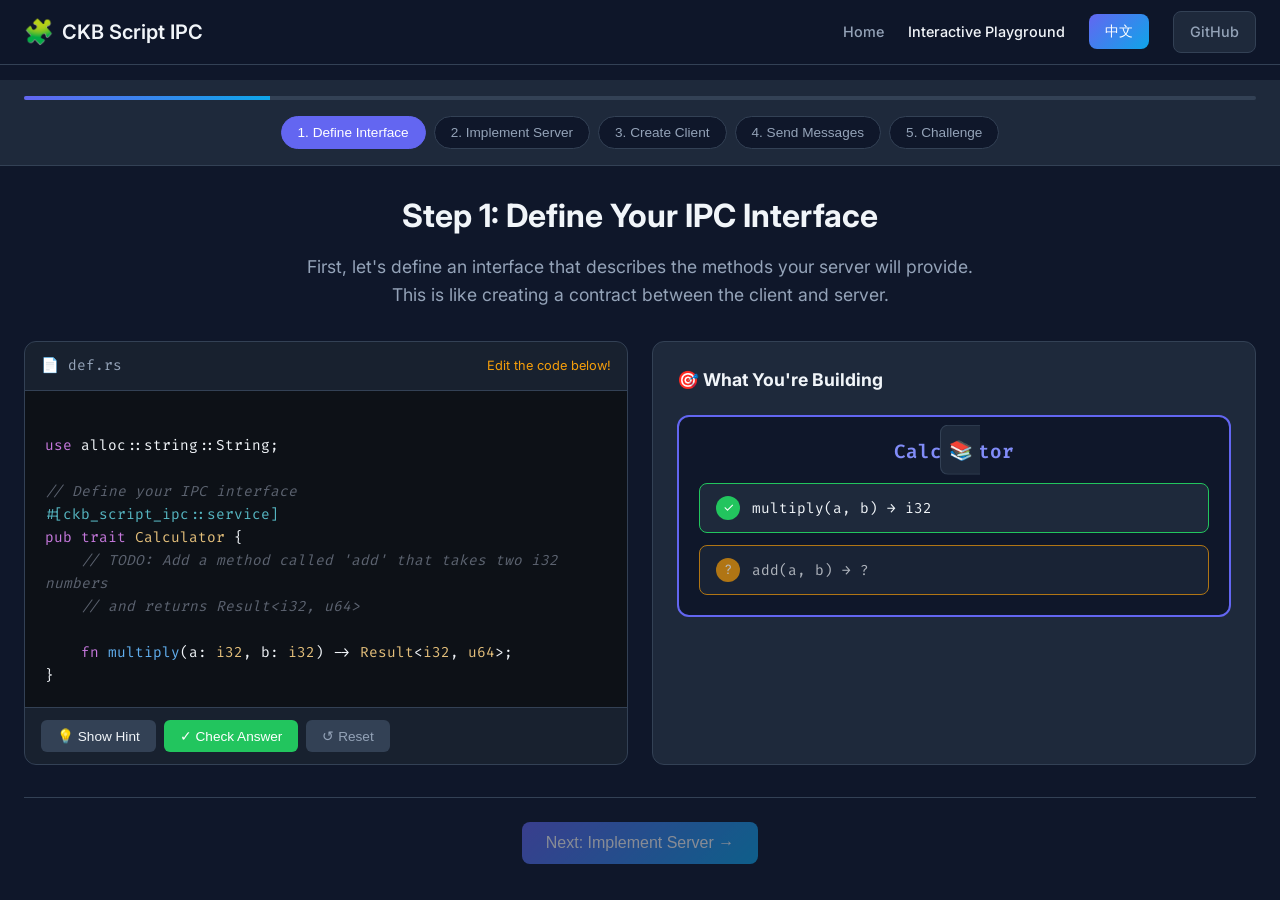
==== commit ef6f59e4: "Add bilingual support (English/Chinese) to interactive tutorial Co-authored-by: gpBlockchain <321021" ====
--- a/docs/playground.html
+++ b/docs/playground.html
@@ -7,7 +7,7 @@
     <link rel="stylesheet" href="playground.css">
     <link rel="preconnect" href="https://fonts.googleapis.com">
     <link rel="preconnect" href="https://fonts.gstatic.com" crossorigin>
-    <link href="https://fonts.googleapis.com/css2?family=Inter:wght@300;400;500;600;700&family=Fira+Code:wght@400;500&display=swap" rel="stylesheet">
+    <link href="https://fonts.googleapis.com/css2?family=Inter:wght@300;400;500;600;700&family=Fira+Code:wght@400;500&family=Noto+Sans+SC:wght@300;400;500;600;700&display=swap" rel="stylesheet">
 </head>
 <body>
     <!-- Navigation -->
@@ -18,8 +18,9 @@
                 CKB Script IPC
             </a>
             <div class="nav-links">
-                <a href="index.html">Home</a>
-                <a href="playground.html" class="active">Interactive Playground</a>
+                <a href="index.html" data-i18n="nav_home">Home</a>
+                <a href="playground.html" class="active" data-i18n="nav_playground">Interactive Playground</a>
+                <button class="lang-switch" id="langSwitch" onclick="i18n.switchLanguage()" aria-label="Switch language">中文</button>
                 <a href="https://github.com/gpBlockchain/ckb-script-ipc" target="_blank" class="btn-github">
                     GitHub
                 </a>
@@ -35,11 +36,11 @@
                 <div class="progress-fill" id="progressFill"></div>
             </div>
             <div class="progress-steps">
-                <button class="step-btn active" data-step="1">1. Define Interface</button>
-                <button class="step-btn" data-step="2">2. Implement Server</button>
-                <button class="step-btn" data-step="3">3. Create Client</button>
-                <button class="step-btn" data-step="4">4. Send Messages</button>
-                <button class="step-btn" data-step="5">5. Challenge</button>
+                <button class="step-btn active" data-step="1" data-i18n="step1_title">1. Define Interface</button>
+                <button class="step-btn" data-step="2" data-i18n="step2_title">2. Implement Server</button>
+                <button class="step-btn" data-step="3" data-i18n="step3_title">3. Create Client</button>
+                <button class="step-btn" data-step="4" data-i18n="step4_title">4. Send Messages</button>
+                <button class="step-btn" data-step="5" data-i18n="step5_title">5. Challenge</button>
             </div>
         </div>
 
@@ -48,8 +49,8 @@
             <!-- Step 1: Define Interface -->
             <section class="tutorial-step active" id="step1">
                 <div class="step-header">
-                    <h2>Step 1: Define Your IPC Interface</h2>
-                    <p class="step-description">
+                    <h2 data-i18n="step1_heading">Step 1: Define Your IPC Interface</h2>
+                    <p class="step-description" data-i18n="step1_description">
                         First, let's define an interface that describes the methods your server will provide. 
                         This is like creating a contract between the client and server.
                     </p>
@@ -58,8 +59,8 @@
                 <div class="playground-layout">
                     <div class="code-editor-section">
                         <div class="editor-header">
-                            <span class="file-name">📄 def.rs</span>
-                            <span class="editor-hint">Edit the code below!</span>
+                            <span class="file-name" data-i18n="step1_file">📄 def.rs</span>
+                            <span class="editor-hint" data-i18n="step1_edit_hint">Edit the code below!</span>
                         </div>
                         <div class="code-editor" contenteditable="true" id="editor1" spellcheck="false">
 <span class="keyword">use</span> alloc::string::String;
@@ -73,14 +74,14 @@
     <span class="keyword">fn</span> <span class="function">multiply</span>(a: <span class="type">i32</span>, b: <span class="type">i32</span>) -> <span class="type">Result</span>&lt;<span class="type">i32</span>, <span class="type">u64</span>&gt;;
 }</div>
                         <div class="editor-actions">
-                            <button class="btn-hint" onclick="showHint(1)">💡 Show Hint</button>
-                            <button class="btn-check" onclick="checkStep1()">✓ Check Answer</button>
-                            <button class="btn-reset" onclick="resetEditor(1)">↺ Reset</button>
+                            <button class="btn-hint" onclick="showHint(1)" data-i18n="btn_hint">💡 Show Hint</button>
+                            <button class="btn-check" onclick="checkStep1()" data-i18n="btn_check">✓ Check Answer</button>
+                            <button class="btn-reset" onclick="resetEditor(1)" data-i18n="btn_reset">↺ Reset</button>
                         </div>
                     </div>
 
                     <div class="visualization-section">
-                        <h3>🎯 What You're Building</h3>
+                        <h3 data-i18n="step1_what_building">🎯 What You're Building</h3>
                         <div class="interface-preview">
                             <div class="trait-box">
                                 <div class="trait-name">Calculator</div>
@@ -97,21 +98,21 @@
                             </div>
                         </div>
                         <div class="hint-box hidden" id="hint1">
-                            <strong>💡 Hint:</strong> Add this line inside the trait:
+                            <strong data-i18n="step1_hint_title">💡 Hint:</strong> <span data-i18n="step1_hint_text">Add this line inside the trait:</span>
                             <code>fn add(a: i32, b: i32) -> Result&lt;i32, u64&gt;;</code>
                         </div>
                         <div class="success-box hidden" id="success1">
-                            <strong>🎉 Great job!</strong> You've defined the interface. The proc-macro will automatically generate:
+                            <strong data-i18n="step1_success_title">🎉 Great job!</strong> <span data-i18n="step1_success_text">You've defined the interface. The proc-macro will automatically generate:</span>
                             <ul>
-                                <li>✓ CalculatorClient - for making calls</li>
-                                <li>✓ CalculatorServer - for handling requests</li>
+                                <li>✓ <span data-i18n="step1_success_client">CalculatorClient - for making calls</span></li>
+                                <li>✓ <span data-i18n="step1_success_server">CalculatorServer - for handling requests</span></li>
                             </ul>
                         </div>
                     </div>
                 </div>
 
                 <div class="step-navigation">
-                    <button class="btn-next" onclick="nextStep(2)" disabled id="next1">
+                    <button class="btn-next" onclick="nextStep(2)" disabled id="next1" data-i18n="step1_next">
                         Next: Implement Server →
                     </button>
                 </div>
@@ -120,8 +121,8 @@
             <!-- Step 2: Implement Server -->
             <section class="tutorial-step" id="step2">
                 <div class="step-header">
-                    <h2>Step 2: Implement the Server</h2>
-                    <p class="step-description">
+                    <h2 data-i18n="step2_heading">Step 2: Implement the Server</h2>
+                    <p class="step-description" data-i18n="step2_description">
                         Now let's implement the actual logic for our Calculator service. 
                         The server will process incoming requests and return results.
                     </p>
@@ -130,8 +131,8 @@
                 <div class="playground-layout">
                     <div class="code-editor-section">
                         <div class="editor-header">
-                            <span class="file-name">📄 server.rs</span>
-                            <span class="editor-hint">Complete the implementation!</span>
+                            <span class="file-name" data-i18n="step2_file">📄 server.rs</span>
+                            <span class="editor-hint" data-i18n="step2_edit_hint">Complete the implementation!</span>
                         </div>
                         <div class="code-editor" contenteditable="true" id="editor2" spellcheck="false">
 <span class="keyword">struct</span> <span class="type">CalculatorServer</span>;
@@ -150,43 +151,43 @@
 <span class="comment">// Start the server</span>
 run_server(CalculatorServer.server())</div>
                         <div class="editor-actions">
-                            <button class="btn-hint" onclick="showHint(2)">💡 Show Hint</button>
-                            <button class="btn-check" onclick="checkStep2()">✓ Check Answer</button>
-                            <button class="btn-reset" onclick="resetEditor(2)">↺ Reset</button>
+                            <button class="btn-hint" onclick="showHint(2)" data-i18n="btn_hint">💡 Show Hint</button>
+                            <button class="btn-check" onclick="checkStep2()" data-i18n="btn_check">✓ Check Answer</button>
+                            <button class="btn-reset" onclick="resetEditor(2)" data-i18n="btn_reset">↺ Reset</button>
                         </div>
                     </div>
 
                     <div class="visualization-section">
-                        <h3>🖥️ Server Status</h3>
+                        <h3 data-i18n="step2_server_status">🖥️ Server Status</h3>
                         <div class="server-viz">
                             <div class="server-box" id="serverBox">
                                 <div class="server-icon">🖥️</div>
-                                <div class="server-status">Waiting for implementation...</div>
+                                <div class="server-status" data-i18n="step2_waiting">Waiting for implementation...</div>
                                 <div class="server-methods">
                                     <div class="method-status" id="addImpl">
                                         <span class="status-dot pending"></span>
-                                        add() - Not implemented
+                                        <span data-i18n="step2_not_impl">add() - Not implemented</span>
                                     </div>
                                     <div class="method-status">
                                         <span class="status-dot ready"></span>
-                                        multiply() - Ready
+                                        <span data-i18n="step2_ready">multiply() - Ready</span>
                                     </div>
                                 </div>
                             </div>
                         </div>
                         <div class="hint-box hidden" id="hint2">
-                            <strong>💡 Hint:</strong> Replace the TODO comment with:
+                            <strong data-i18n="step2_hint_title">💡 Hint:</strong> <span data-i18n="step2_hint_text">Replace the TODO comment with:</span>
                             <code>Ok(a + b)</code>
                         </div>
                         <div class="success-box hidden" id="success2">
-                            <strong>🎉 Server Ready!</strong> Your Calculator server is now fully implemented and ready to receive requests.
+                            <strong data-i18n="step2_success_title">🎉 Server Ready!</strong> <span data-i18n="step2_success_text">Your Calculator server is now fully implemented and ready to receive requests.</span>
                         </div>
                     </div>
                 </div>
 
                 <div class="step-navigation">
-                    <button class="btn-prev" onclick="prevStep(1)">← Back</button>
-                    <button class="btn-next" onclick="nextStep(3)" disabled id="next2">
+                    <button class="btn-prev" onclick="prevStep(1)" data-i18n="step2_back">← Back</button>
+                    <button class="btn-next" onclick="nextStep(3)" disabled id="next2" data-i18n="step2_next">
                         Next: Create Client →
                     </button>
                 </div>
@@ -195,8 +196,8 @@
             <!-- Step 3: Create Client -->
             <section class="tutorial-step" id="step3">
                 <div class="step-header">
-                    <h2>Step 3: Create the Client</h2>
-                    <p class="step-description">
+                    <h2 data-i18n="step3_heading">Step 3: Create the Client</h2>
+                    <p class="step-description" data-i18n="step3_description">
                         Now let's create a client that can connect to our Calculator server and make IPC calls.
                     </p>
                 </div>
@@ -204,8 +205,8 @@
                 <div class="playground-layout">
                     <div class="code-editor-section">
                         <div class="editor-header">
-                            <span class="file-name">📄 client.rs</span>
-                            <span class="editor-hint">Complete the client code!</span>
+                            <span class="file-name" data-i18n="step3_file">📄 client.rs</span>
+                            <span class="editor-hint" data-i18n="step3_edit_hint">Complete the client code!</span>
                         </div>
                         <div class="code-editor" contenteditable="true" id="editor3" spellcheck="false">
 <span class="comment">// Spawn the server process</span>
@@ -223,18 +224,18 @@
 
 println!(<span class="string">"Result: {:?}"</span>, result);</div>
                         <div class="editor-actions">
-                            <button class="btn-hint" onclick="showHint(3)">💡 Show Hint</button>
-                            <button class="btn-check" onclick="checkStep3()">✓ Check Answer</button>
-                            <button class="btn-reset" onclick="resetEditor(3)">↺ Reset</button>
+                            <button class="btn-hint" onclick="showHint(3)" data-i18n="btn_hint">💡 Show Hint</button>
+                            <button class="btn-check" onclick="checkStep3()" data-i18n="btn_check">✓ Check Answer</button>
+                            <button class="btn-reset" onclick="resetEditor(3)" data-i18n="btn_reset">↺ Reset</button>
                         </div>
                     </div>
 
                     <div class="visualization-section">
-                        <h3>🔗 Connection Status</h3>
+                        <h3 data-i18n="step3_connection">🔗 Connection Status</h3>
                         <div class="connection-viz">
                             <div class="client-box">
                                 <div class="box-icon">📱</div>
-                                <div class="box-label">Client</div>
+                                <div class="box-label" data-i18n="step3_client">Client</div>
                             </div>
                             <div class="pipe-connection" id="pipeConnection">
                                 <div class="pipe read-pipe">
@@ -248,22 +249,22 @@
                             </div>
                             <div class="server-box-small">
                                 <div class="box-icon">🖥️</div>
-                                <div class="box-label">Server</div>
+                                <div class="box-label" data-i18n="step3_server">Server</div>
                             </div>
                         </div>
                         <div class="hint-box hidden" id="hint3">
-                            <strong>💡 Hint:</strong> Call the add method like this:
+                            <strong data-i18n="step3_hint_title">💡 Hint:</strong> <span data-i18n="step3_hint_text">Call the add method like this:</span>
                             <code>client.add(5, 3)</code>
                         </div>
                         <div class="success-box hidden" id="success3">
-                            <strong>🎉 Client Connected!</strong> You've successfully set up the client. Now you're ready to send messages!
+                            <strong data-i18n="step3_success_title">🎉 Client Connected!</strong> <span data-i18n="step3_success_text">You've successfully set up the client. Now you're ready to send messages!</span>
                         </div>
                     </div>
                 </div>
 
                 <div class="step-navigation">
-                    <button class="btn-prev" onclick="prevStep(2)">← Back</button>
-                    <button class="btn-next" onclick="nextStep(4)" disabled id="next3">
+                    <button class="btn-prev" onclick="prevStep(2)" data-i18n="step3_back">← Back</button>
+                    <button class="btn-next" onclick="nextStep(4)" disabled id="next3" data-i18n="step3_next">
                         Next: Send Messages →
                     </button>
                 </div>
@@ -272,8 +273,8 @@
             <!-- Step 4: Interactive Message Simulator -->
             <section class="tutorial-step" id="step4">
                 <div class="step-header">
-                    <h2>Step 4: Send IPC Messages</h2>
-                    <p class="step-description">
+                    <h2 data-i18n="step4_heading">Step 4: Send IPC Messages</h2>
+                    <p class="step-description" data-i18n="step4_description">
                         Now let's see the IPC in action! Enter values and watch how messages flow between client and server.
                     </p>
                 </div>
@@ -281,9 +282,9 @@
                 <div class="playground-layout full-width">
                     <div class="ipc-simulator">
                         <div class="simulator-controls">
-                            <h3>🎮 IPC Simulator</h3>
+                            <h3 data-i18n="step4_simulator">🎮 IPC Simulator</h3>
                             <div class="method-selector">
-                                <label>Select Method:</label>
+                                <label data-i18n="step4_select_method">Select Method:</label>
                                 <select id="methodSelect">
                                     <option value="add">add(a, b)</option>
                                     <option value="multiply">multiply(a, b)</option>
@@ -299,7 +300,7 @@
                                     <input type="number" id="inputB" value="3" min="-999" max="999">
                                 </div>
                             </div>
-                            <button class="btn-send" onclick="sendIPCMessage()">
+                            <button class="btn-send" onclick="sendIPCMessage()" data-i18n="step4_send">
                                 📤 Send Request
                             </button>
                         </div>
@@ -308,26 +309,26 @@
                             <div class="ipc-client">
                                 <div class="component-header">
                                     <span class="component-icon">📱</span>
-                                    <span>Client</span>
+                                    <span data-i18n="step4_client">Client</span>
                                 </div>
                                 <div class="component-body">
                                     <div class="code-display" id="clientCode">
-                                        <span class="comment">// Ready to send...</span>
+                                        <span class="comment" data-i18n="step4_ready">// Ready to send...</span>
                                     </div>
                                 </div>
                             </div>
 
                             <div class="ipc-channel">
-                                <div class="channel-label">IPC Channel</div>
+                                <div class="channel-label" data-i18n="step4_channel">IPC Channel</div>
                                 <div class="message-container">
                                     <div class="request-lane">
-                                        <span class="lane-label">Request →</span>
+                                        <span class="lane-label" data-i18n="step4_request">Request →</span>
                                         <div class="message-packet" id="requestPacket">
                                             <div class="packet-content"></div>
                                         </div>
                                     </div>
                                     <div class="response-lane">
-                                        <span class="lane-label">← Response</span>
+                                        <span class="lane-label" data-i18n="step4_response">← Response</span>
                                         <div class="message-packet" id="responsePacket">
                                             <div class="packet-content"></div>
                                         </div>
@@ -338,21 +339,21 @@
                             <div class="ipc-server">
                                 <div class="component-header">
                                     <span class="component-icon">🖥️</span>
-                                    <span>Server</span>
+                                    <span data-i18n="step4_server">Server</span>
                                 </div>
                                 <div class="component-body">
                                     <div class="code-display" id="serverCode">
-                                        <span class="comment">// Waiting for request...</span>
+                                        <span class="comment" data-i18n="step4_waiting">// Waiting for request...</span>
                                     </div>
                                 </div>
                             </div>
                         </div>
 
                         <div class="packet-inspector">
-                            <h4>📦 Packet Inspector</h4>
+                            <h4 data-i18n="step4_packet_inspector">📦 Packet Inspector</h4>
                             <div class="packet-details">
                                 <div class="packet-section">
-                                    <h5>Request Packet</h5>
+                                    <h5 data-i18n="step4_request_packet">Request Packet</h5>
                                     <div class="packet-fields" id="requestFields">
                                         <div class="field"><span class="field-name">version:</span> <span class="field-value">-</span></div>
                                         <div class="field"><span class="field-name">method_id:</span> <span class="field-value">-</span></div>
@@ -361,7 +362,7 @@
                                     </div>
                                 </div>
                                 <div class="packet-section">
-                                    <h5>Response Packet</h5>
+                                    <h5 data-i18n="step4_response_packet">Response Packet</h5>
                                     <div class="packet-fields" id="responseFields">
                                         <div class="field"><span class="field-name">version:</span> <span class="field-value">-</span></div>
                                         <div class="field"><span class="field-name">error_code:</span> <span class="field-value">-</span></div>
@@ -373,8 +374,8 @@
                         </div>
 
                         <div class="result-display" id="resultDisplay">
-                            <h4>📊 Result</h4>
-                            <div class="result-value" id="resultValue">
+                            <h4 data-i18n="step4_result">📊 Result</h4>
+                            <div class="result-value" id="resultValue" data-i18n="step4_result_hint">
                                 Press "Send Request" to execute an IPC call
                             </div>
                         </div>
@@ -382,8 +383,8 @@
                 </div>
 
                 <div class="step-navigation">
-                    <button class="btn-prev" onclick="prevStep(3)">← Back</button>
-                    <button class="btn-next" onclick="nextStep(5)" id="next4">
+                    <button class="btn-prev" onclick="prevStep(3)" data-i18n="step4_back">← Back</button>
+                    <button class="btn-next" onclick="nextStep(5)" id="next4" data-i18n="step4_next">
                         Next: Challenge →
                     </button>
                 </div>
@@ -392,8 +393,8 @@
             <!-- Step 5: Challenge -->
             <section class="tutorial-step" id="step5">
                 <div class="step-header">
-                    <h2>🏆 Final Challenge</h2>
-                    <p class="step-description">
+                    <h2 data-i18n="step5_heading">🏆 Final Challenge</h2>
+                    <p class="step-description" data-i18n="step5_description">
                         Time to test your knowledge! Complete this challenge to prove you understand CKB Script IPC.
                     </p>
                 </div>
@@ -401,17 +402,17 @@
                 <div class="playground-layout">
                     <div class="challenge-section">
                         <div class="challenge-card">
-                            <h3>🎯 Challenge: Build a Greeting Service</h3>
-                            <p>Create an IPC service that:</p>
+                            <h3 data-i18n="step5_challenge_title">🎯 Challenge: Build a Greeting Service</h3>
+                            <p data-i18n="step5_challenge_intro">Create an IPC service that:</p>
                             <ol>
-                                <li>Has a method called <code>greet</code> that takes a <code>String</code> name</li>
-                                <li>Returns <code>Result&lt;String, u64&gt;</code></li>
-                                <li>Returns "Hello, {name}!" when successful</li>
+                                <li data-i18n="step5_challenge_1">Has a method called <code>greet</code> that takes a <code>String</code> name</li>
+                                <li data-i18n="step5_challenge_2">Returns <code>Result&lt;String, u64&gt;</code></li>
+                                <li data-i18n="step5_challenge_3">Returns "Hello, {name}!" when successful</li>
                             </ol>
                         </div>
 
                         <div class="editor-header">
-                            <span class="file-name">📄 greeting_service.rs</span>
+                            <span class="file-name" data-i18n="step5_file">📄 greeting_service.rs</span>
                         </div>
                         <div class="code-editor large" contenteditable="true" id="editor5" spellcheck="false">
 <span class="comment">// Define the interface</span>
@@ -434,36 +435,36 @@
 <span class="keyword">let</span> result = <span class="comment">/* TODO: Call greet with "World" */</span>;
 <span class="comment">// Should print: "Hello, World!"</span></div>
                         <div class="editor-actions">
-                            <button class="btn-hint" onclick="showHint(5)">💡 Show Hint</button>
-                            <button class="btn-check" onclick="checkChallenge()">🏆 Submit Challenge</button>
-                            <button class="btn-reset" onclick="resetEditor(5)">↺ Reset</button>
+                            <button class="btn-hint" onclick="showHint(5)" data-i18n="btn_hint">💡 Show Hint</button>
+                            <button class="btn-check" onclick="checkChallenge()" data-i18n="step5_submit">🏆 Submit Challenge</button>
+                            <button class="btn-reset" onclick="resetEditor(5)" data-i18n="btn_reset">↺ Reset</button>
                         </div>
 
                         <div class="hint-box hidden" id="hint5">
-                            <strong>💡 Hints:</strong>
+                            <strong data-i18n="step5_hints_title">💡 Hints:</strong>
                             <ul>
-                                <li>Interface: <code>fn greet(name: String) -> Result&lt;String, u64&gt;;</code></li>
-                                <li>Implementation: <code>Ok(format!("Hello, {}!", name))</code></li>
-                                <li>Client call: <code>client.greet("World".into())</code></li>
+                                <li><span data-i18n="step5_hint_interface">Interface:</span> <code>fn greet(name: String) -> Result&lt;String, u64&gt;;</code></li>
+                                <li><span data-i18n="step5_hint_impl">Implementation:</span> <code>Ok(format!("Hello, {}!", name))</code></li>
+                                <li><span data-i18n="step5_hint_client">Client call:</span> <code>client.greet("World".into())</code></li>
                             </ul>
                         </div>
                     </div>
 
                     <div class="challenge-result-section">
                         <div class="challenge-test" id="challengeTest">
-                            <h3>🧪 Test Your Solution</h3>
+                            <h3 data-i18n="step5_test_title">🧪 Test Your Solution</h3>
                             <div class="test-runner">
                                 <div class="test-case" id="test1">
                                     <span class="test-icon">⏳</span>
-                                    <span class="test-name">Interface defines greet method</span>
+                                    <span class="test-name" data-i18n="step5_test1">Interface defines greet method</span>
                                 </div>
                                 <div class="test-case" id="test2">
                                     <span class="test-icon">⏳</span>
-                                    <span class="test-name">Server implements greet</span>
+                                    <span class="test-name" data-i18n="step5_test2">Server implements greet</span>
                                 </div>
                                 <div class="test-case" id="test3">
                                     <span class="test-icon">⏳</span>
-                                    <span class="test-name">Client calls greet correctly</span>
+                                    <span class="test-name" data-i18n="step5_test3">Client calls greet correctly</span>
                                 </div>
                             </div>
                         </div>
@@ -471,15 +472,15 @@
                         <div class="completion-badge hidden" id="completionBadge">
                             <div class="badge">
                                 <span class="badge-icon">🏆</span>
-                                <span class="badge-text">CKB Script IPC Master</span>
-                            </div>
-                            <p>Congratulations! You've completed the interactive tutorial and now understand how to use CKB Script IPC!</p>
+                                <span class="badge-text" data-i18n="step5_badge_title">CKB Script IPC Master</span>
+                            </div>
+                            <p data-i18n="step5_badge_text">Congratulations! You've completed the interactive tutorial and now understand how to use CKB Script IPC!</p>
                             <div class="next-steps">
-                                <h4>Next Steps:</h4>
+                                <h4 data-i18n="step5_next_steps">Next Steps:</h4>
                                 <ul>
-                                    <li>📖 <a href="https://github.com/gpBlockchain/ckb-script-ipc" target="_blank">Explore the full documentation</a></li>
-                                    <li>💻 <a href="https://github.com/gpBlockchain/ckb-script-ipc/tree/main/contracts/ckb-script-ipc-demo" target="_blank">Check out the demo project</a></li>
-                                    <li>🔐 <a href="https://github.com/gpBlockchain/ckb-script-ipc/tree/main/contracts/ckb-crypto-service" target="_blank">See the crypto service example</a></li>
+                                    <li>📖 <a href="https://github.com/gpBlockchain/ckb-script-ipc" target="_blank" data-i18n="step5_next_1">Explore the full documentation</a></li>
+                                    <li>💻 <a href="https://github.com/gpBlockchain/ckb-script-ipc/tree/main/contracts/ckb-script-ipc-demo" target="_blank" data-i18n="step5_next_2">Check out the demo project</a></li>
+                                    <li>🔐 <a href="https://github.com/gpBlockchain/ckb-script-ipc/tree/main/contracts/ckb-crypto-service" target="_blank" data-i18n="step5_next_3">See the crypto service example</a></li>
                                 </ul>
                             </div>
                         </div>
@@ -487,8 +488,8 @@
                 </div>
 
                 <div class="step-navigation">
-                    <button class="btn-prev" onclick="prevStep(4)">← Back</button>
-                    <button class="btn-restart" onclick="restartTutorial()">🔄 Restart Tutorial</button>
+                    <button class="btn-prev" onclick="prevStep(4)" data-i18n="step5_back">← Back</button>
+                    <button class="btn-restart" onclick="restartTutorial()" data-i18n="step5_restart">🔄 Restart Tutorial</button>
                 </div>
             </section>
         </div>
@@ -498,16 +499,16 @@
     <aside class="quick-reference" id="quickReference">
         <button class="toggle-reference" onclick="toggleReference()">📚</button>
         <div class="reference-content">
-            <h3>Quick Reference</h3>
+            <h3 data-i18n="ref_title">Quick Reference</h3>
             <div class="reference-section">
-                <h4>Define Interface</h4>
+                <h4 data-i18n="ref_interface">Define Interface</h4>
                 <pre><code>#[ckb_script_ipc::service]
 pub trait MyService {
     fn method(arg: Type) -> Result&lt;T, u64&gt;;
 }</code></pre>
             </div>
             <div class="reference-section">
-                <h4>Implement Server</h4>
+                <h4 data-i18n="ref_server">Implement Server</h4>
                 <pre><code>impl MyService for MyServer {
     fn method(&mut self, arg: Type) -> Result&lt;T, u64&gt; {
         Ok(result)
@@ -516,7 +517,7 @@
 run_server(server.server())</code></pre>
             </div>
             <div class="reference-section">
-                <h4>Create Client</h4>
+                <h4 data-i18n="ref_client">Create Client</h4>
                 <pre><code>let (r, w) = spawn_server(...)?;
 let mut client = MyServiceClient::new(r, w);
 let result = client.method(arg)?;</code></pre>
@@ -524,6 +525,7 @@
         </div>
     </aside>
 
+    <script src="i18n.js"></script>
     <script src="playground.js"></script>
 </body>
 </html>
--- a/docs/playground.css
+++ b/docs/playground.css
@@ -30,7 +30,7 @@
 }
 
 body {
-    font-family: 'Inter', -apple-system, BlinkMacSystemFont, 'Segoe UI', Roboto, sans-serif;
+    font-family: 'Inter', -apple-system, BlinkMacSystemFont, 'Segoe UI', 'Noto Sans SC', 'PingFang SC', 'Microsoft YaHei', 'Hiragino Sans GB', Roboto, sans-serif;
     background-color: var(--background-color);
     color: var(--text-color);
     line-height: 1.6;
@@ -99,6 +99,24 @@
     border: 1px solid var(--border-color);
 }
 
+/* Language Switch Button */
+.lang-switch {
+    background: linear-gradient(135deg, var(--primary-color), var(--secondary-color));
+    color: white;
+    border: none;
+    padding: 8px 16px;
+    border-radius: 8px;
+    font-size: 0.9rem;
+    font-weight: 500;
+    cursor: pointer;
+    transition: all 0.2s;
+}
+
+.lang-switch:hover {
+    transform: translateY(-2px);
+    box-shadow: 0 4px 12px rgba(99, 102, 241, 0.3);
+}
+
 /* Main Content */
 .playground-main {
     padding-top: 80px;
